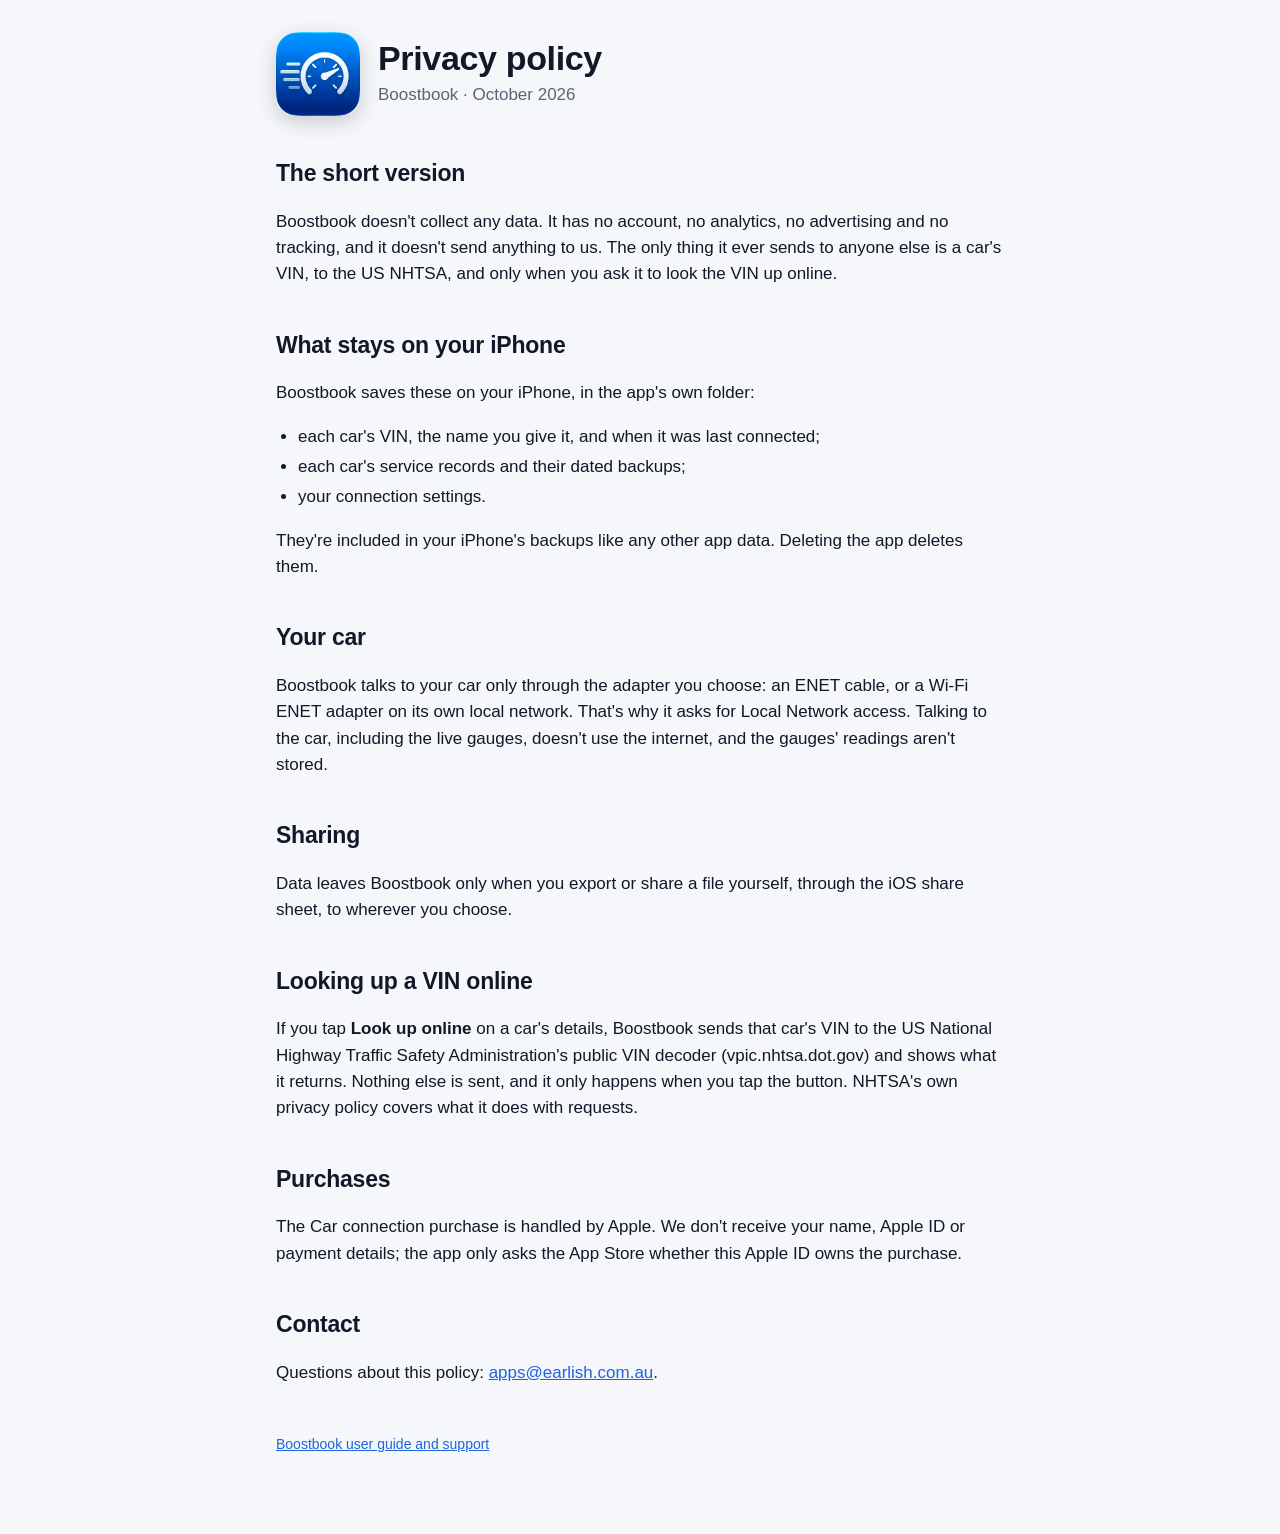
==== privacy.html @ 5993c027 "Boostbook support site and privacy policy" ====
<!doctype html>
<html lang="en">
<head>
<meta charset="utf-8">
<meta name="viewport" content="width=device-width, initial-scale=1">
<title>Boostbook privacy policy</title>
<link rel="icon" href="img/icon.png">
<link rel="stylesheet" href="style.css">
</head>
<body>
<main>
<header>
  <img src="img/icon.png" alt="">
  <div>
    <h1>Privacy policy</h1>
    <p class="tagline">Boostbook · October 2026</p>
  </div>
</header>

<h2>The short version</h2>
<p>Boostbook doesn't collect any data. It has no account, no analytics, no advertising and no tracking, and it doesn't send anything to us. The only thing it ever sends to anyone else is a car's VIN, to the US NHTSA, and only when you ask it to look the VIN up online.</p>

<h2>What stays on your iPhone</h2>
<p>Boostbook saves these on your iPhone, in the app's own folder:</p>
<ul>
  <li>each car's VIN, the name you give it, and when it was last connected;</li>
  <li>each car's service records and their dated backups;</li>
  <li>your connection settings.</li>
</ul>
<p>They're included in your iPhone's backups like any other app data. Deleting the app deletes them.</p>

<h2>Your car</h2>
<p>Boostbook talks to your car only through the adapter you choose: an ENET cable, or a Wi-Fi ENET adapter on its own local network. That's why it asks for Local Network access. Talking to the car, including the live gauges, doesn't use the internet, and the gauges' readings aren't stored.</p>

<h2>Sharing</h2>
<p>Data leaves Boostbook only when you export or share a file yourself, through the iOS share sheet, to wherever you choose.</p>

<h2>Looking up a VIN online</h2>
<p>If you tap <strong>Look up online</strong> on a car's details, Boostbook sends that car's VIN to the US National Highway Traffic Safety Administration's public VIN decoder (vpic.nhtsa.dot.gov) and shows what it returns. Nothing else is sent, and it only happens when you tap the button. NHTSA's own privacy policy covers what it does with requests.</p>

<h2>Purchases</h2>
<p>The Car connection purchase is handled by Apple. We don't receive your name, Apple ID or payment details; the app only asks the App Store whether this Apple ID owns the purchase.</p>

<h2>Contact</h2>
<p>Questions about this policy: <a href="mailto:apps@earlish.com.au">apps@earlish.com.au</a>.</p>

<footer><p><a href="index.html">Boostbook user guide and support</a></p></footer>
</main>
</body>
</html>
---- style.css ----
:root {
  --bg: #f5f7fb; --card: #ffffff; --text: #111827; --muted: #5b6475; --line: #e3e8f0;
  --tint: #1d63e0; --tint-soft: #e6eefc; --warn: #b45309;
  color-scheme: light dark;
}
@media (prefers-color-scheme: dark) {
  :root { --bg: #0b1120; --card: #141b2d; --text: #eef2f8; --muted: #9aa5b8; --line: #243049;
          --tint: #5b9bff; --tint-soft: #1a2a4a; --warn: #f59e0b; }
}
* { box-sizing: border-box; }
body { margin: 0; background: var(--bg); color: var(--text);
       font: 17px/1.55 -apple-system, BlinkMacSystemFont, "Segoe UI", Roboto, Helvetica, Arial, sans-serif; }
main { max-width: 760px; margin: 0 auto; padding: 32px 16px 64px; }
header { display: flex; gap: 18px; align-items: center; margin-bottom: 8px; }
header img { width: 84px; height: 84px; border-radius: 19px; box-shadow: 0 6px 20px rgb(0 0 0 / 0.18); }
h1 { font-size: 34px; line-height: 1.15; margin: 0; letter-spacing: -0.01em; }
.tagline { margin: 4px 0 0; color: var(--muted); }
h2 { font-size: 23px; margin: 40px 0 10px; letter-spacing: -0.01em; }
h3 { font-size: 18px; margin: 22px 0 4px; }
p, li { color: var(--text); }
.muted, small { color: var(--muted); }
a { color: var(--tint); }
nav { display: flex; flex-wrap: wrap; gap: 8px 16px; margin: 20px 0 8px; font-size: 15px; }
.shots { display: flex; gap: 12px; overflow-x: auto; padding: 8px 0 12px; scroll-snap-type: x mandatory; }
.shots img { width: 180px; flex: none; border-radius: 22px; border: 1px solid var(--line); scroll-snap-align: start; }
.card { background: var(--card); border: 1px solid var(--line); border-radius: 14px; padding: 4px 20px 14px; margin: 14px 0; }
.note { border-left: 4px solid var(--warn); background: var(--card); padding: 12px 16px; border-radius: 8px; }
ol, ul { padding-left: 22px; }
li { margin: 4px 0; }
kbd { font: 14px ui-monospace, SFMono-Regular, Menlo, monospace; background: var(--tint-soft); padding: 1px 6px; border-radius: 5px; }
footer { margin-top: 48px; font-size: 14px; color: var(--muted); }
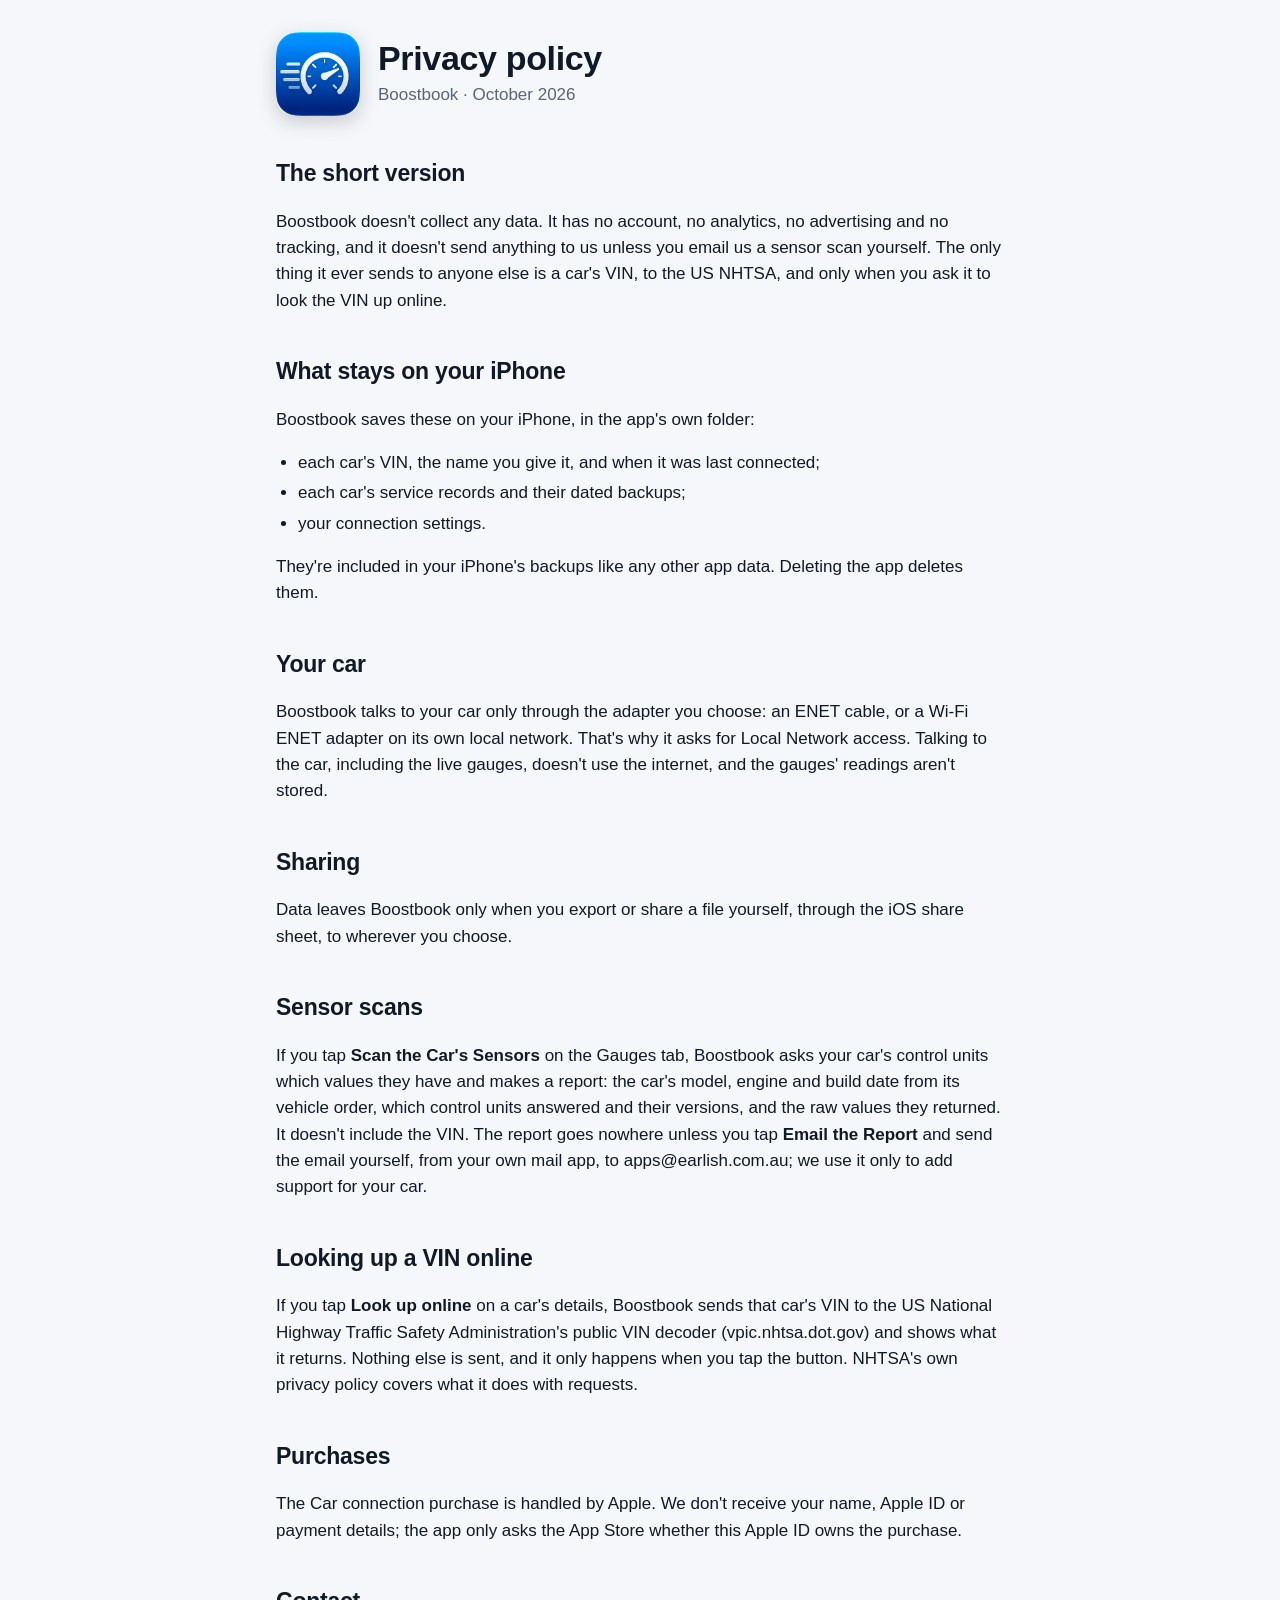
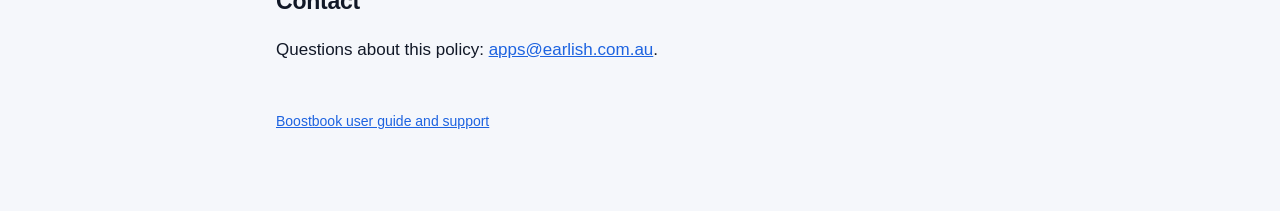
==== commit d5453e8d: "Petrol and hybrid gauges, the sensor scan" ====
--- a/privacy.html
+++ b/privacy.html
@@ -18,7 +18,7 @@
 </header>
 
 <h2>The short version</h2>
-<p>Boostbook doesn't collect any data. It has no account, no analytics, no advertising and no tracking, and it doesn't send anything to us. The only thing it ever sends to anyone else is a car's VIN, to the US NHTSA, and only when you ask it to look the VIN up online.</p>
+<p>Boostbook doesn't collect any data. It has no account, no analytics, no advertising and no tracking, and it doesn't send anything to us unless you email us a sensor scan yourself. The only thing it ever sends to anyone else is a car's VIN, to the US NHTSA, and only when you ask it to look the VIN up online.</p>
 
 <h2>What stays on your iPhone</h2>
 <p>Boostbook saves these on your iPhone, in the app's own folder:</p>
@@ -35,6 +35,9 @@
 <h2>Sharing</h2>
 <p>Data leaves Boostbook only when you export or share a file yourself, through the iOS share sheet, to wherever you choose.</p>
 
+<h2>Sensor scans</h2>
+<p>If you tap <strong>Scan the Car's Sensors</strong> on the Gauges tab, Boostbook asks your car's control units which values they have and makes a report: the car's model, engine and build date from its vehicle order, which control units answered and their versions, and the raw values they returned. It doesn't include the VIN. The report goes nowhere unless you tap <strong>Email the Report</strong> and send the email yourself, from your own mail app, to apps@earlish.com.au; we use it only to add support for your car.</p>
+
 <h2>Looking up a VIN online</h2>
 <p>If you tap <strong>Look up online</strong> on a car's details, Boostbook sends that car's VIN to the US National Highway Traffic Safety Administration's public VIN decoder (vpic.nhtsa.dot.gov) and shows what it returns. Nothing else is sent, and it only happens when you tap the button. NHTSA's own privacy policy covers what it does with requests.</p>
 
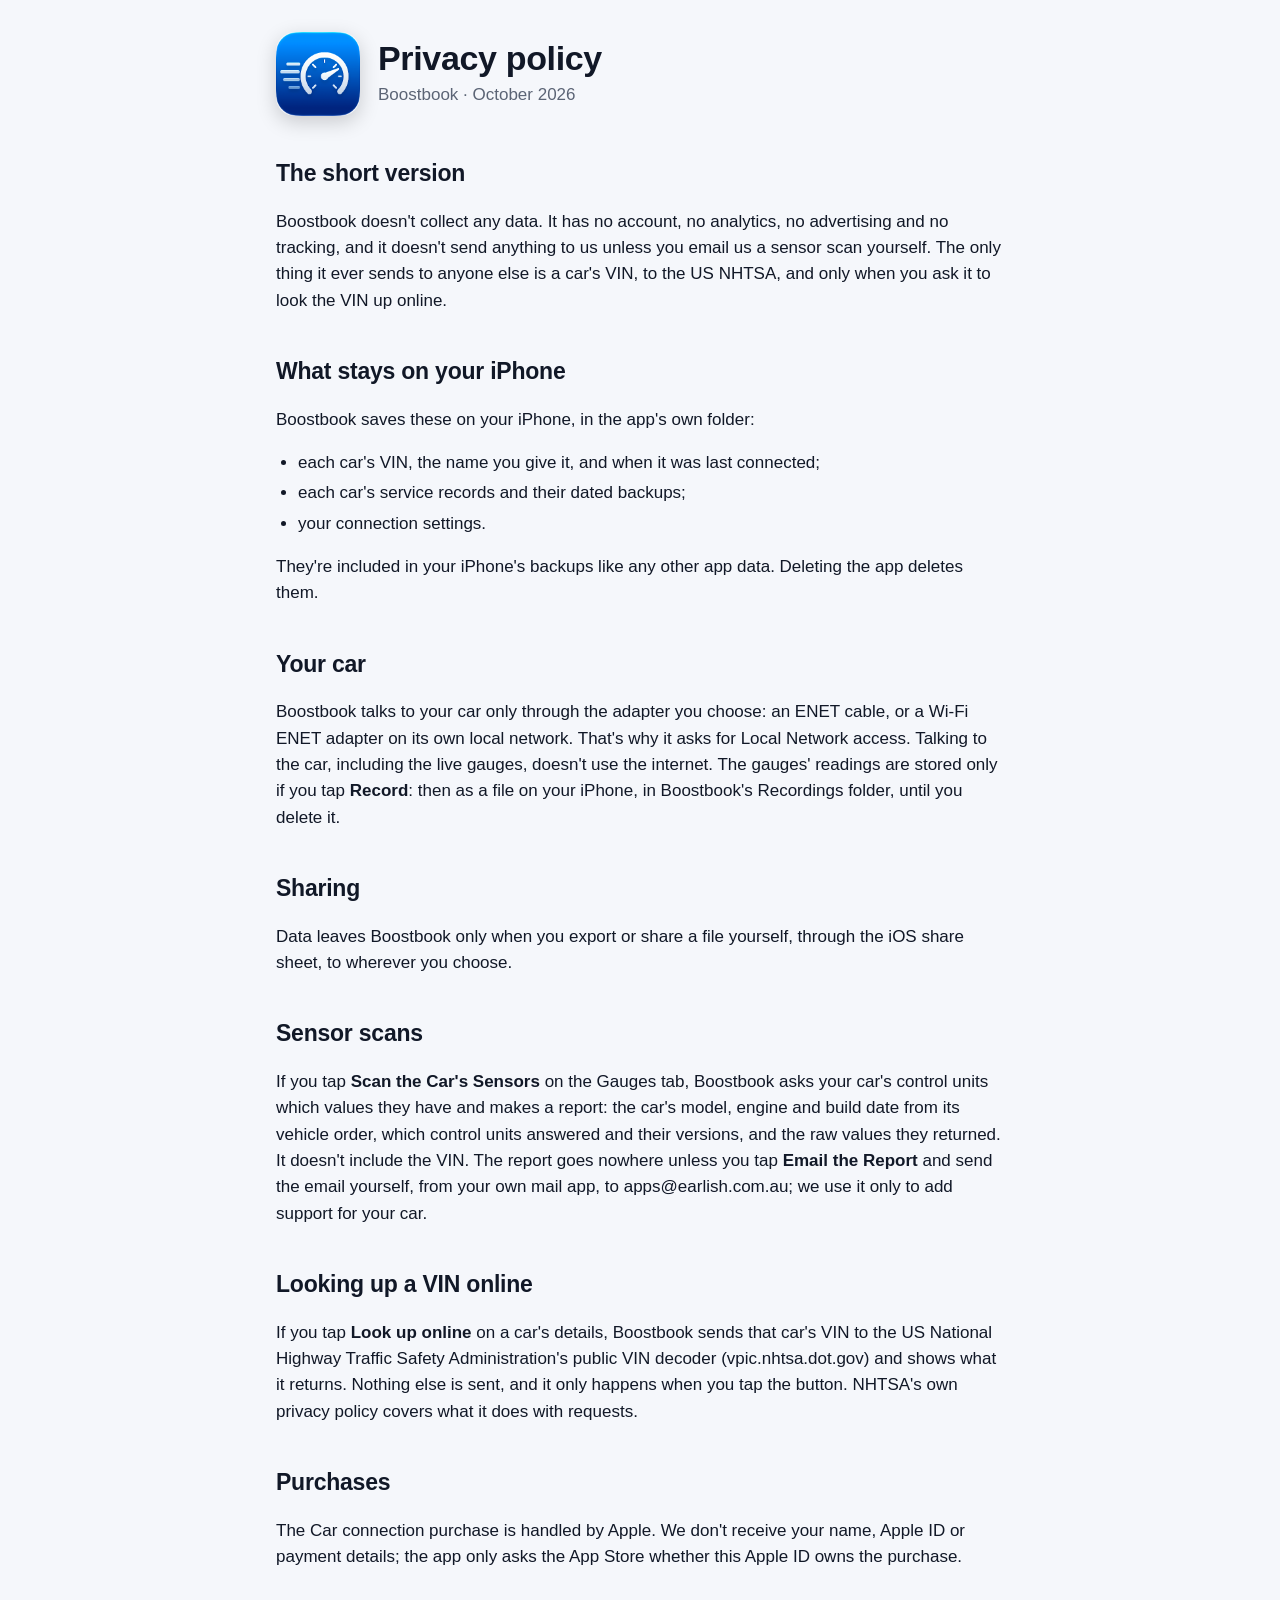
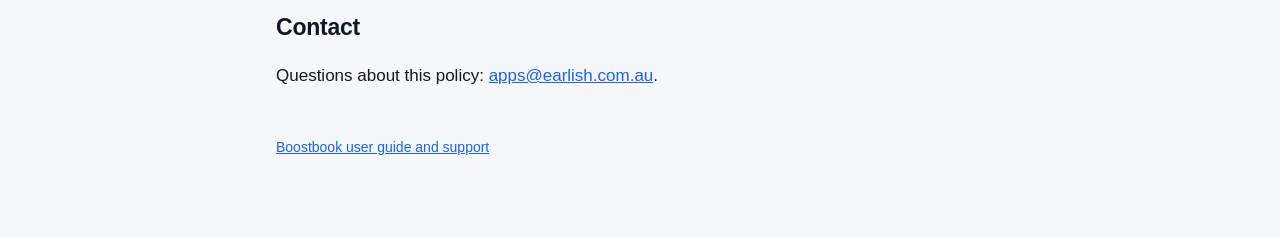
==== commit ea868b63: "Gauges: tooltips, sizes, landscape and recording; privacy: what Record stores" ====
--- a/privacy.html
+++ b/privacy.html
@@ -30,7 +30,7 @@
 <p>They're included in your iPhone's backups like any other app data. Deleting the app deletes them.</p>
 
 <h2>Your car</h2>
-<p>Boostbook talks to your car only through the adapter you choose: an ENET cable, or a Wi-Fi ENET adapter on its own local network. That's why it asks for Local Network access. Talking to the car, including the live gauges, doesn't use the internet, and the gauges' readings aren't stored.</p>
+<p>Boostbook talks to your car only through the adapter you choose: an ENET cable, or a Wi-Fi ENET adapter on its own local network. That's why it asks for Local Network access. Talking to the car, including the live gauges, doesn't use the internet. The gauges' readings are stored only if you tap <strong>Record</strong>: then as a file on your iPhone, in Boostbook's Recordings folder, until you delete it.</p>
 
 <h2>Sharing</h2>
 <p>Data leaves Boostbook only when you export or share a file yourself, through the iOS share sheet, to wherever you choose.</p>
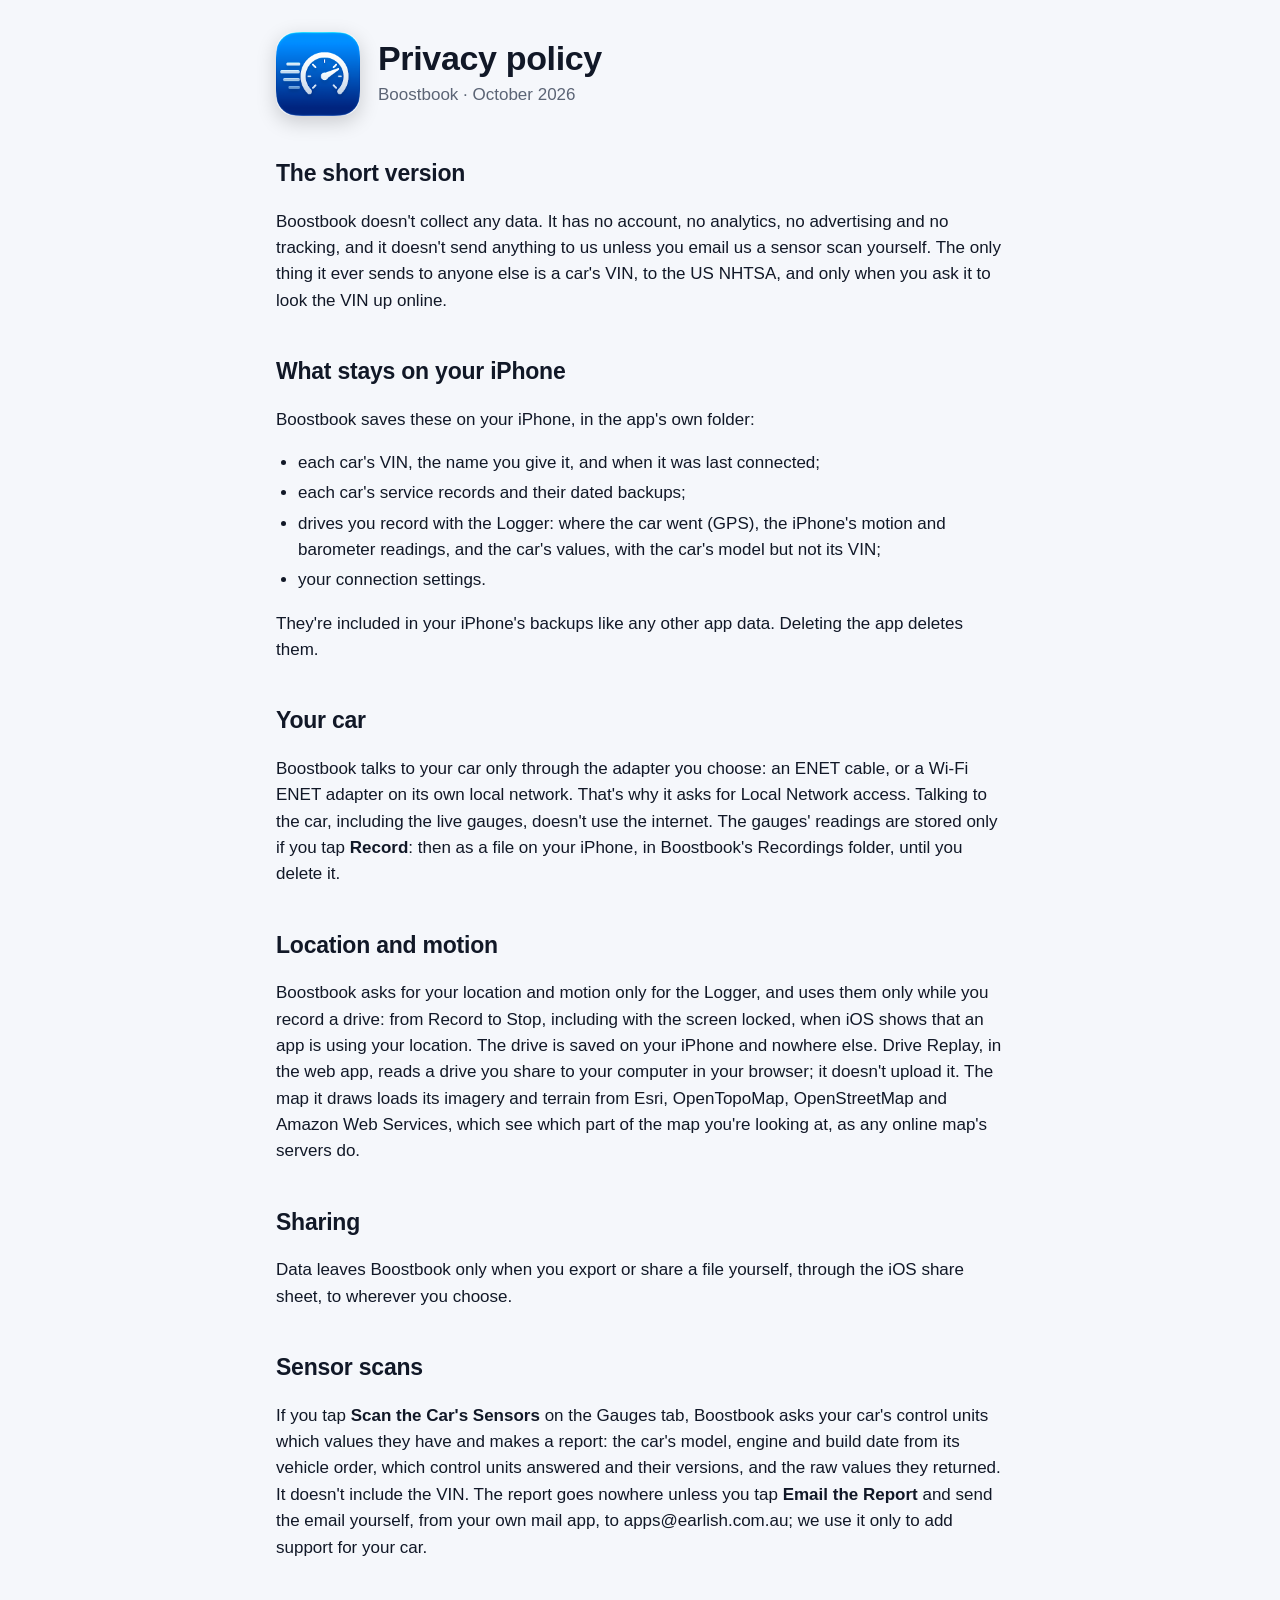
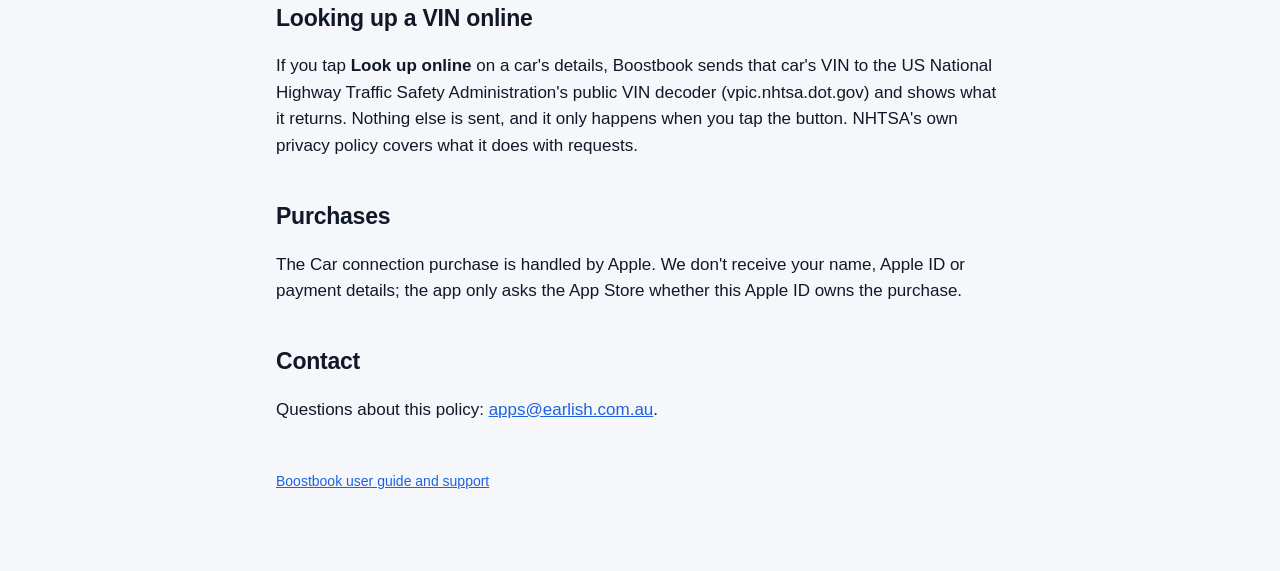
==== commit bcffb851: "The Logger and Drive replay; location and motion in the privacy policy; gauge recording, tooltips an" ====
--- a/privacy.html
+++ b/privacy.html
@@ -25,12 +25,16 @@
 <ul>
   <li>each car's VIN, the name you give it, and when it was last connected;</li>
   <li>each car's service records and their dated backups;</li>
+  <li>drives you record with the Logger: where the car went (GPS), the iPhone's motion and barometer readings, and the car's values, with the car's model but not its VIN;</li>
   <li>your connection settings.</li>
 </ul>
 <p>They're included in your iPhone's backups like any other app data. Deleting the app deletes them.</p>
 
 <h2>Your car</h2>
 <p>Boostbook talks to your car only through the adapter you choose: an ENET cable, or a Wi-Fi ENET adapter on its own local network. That's why it asks for Local Network access. Talking to the car, including the live gauges, doesn't use the internet. The gauges' readings are stored only if you tap <strong>Record</strong>: then as a file on your iPhone, in Boostbook's Recordings folder, until you delete it.</p>
+
+<h2>Location and motion</h2>
+<p>Boostbook asks for your location and motion only for the Logger, and uses them only while you record a drive: from Record to Stop, including with the screen locked, when iOS shows that an app is using your location. The drive is saved on your iPhone and nowhere else. Drive Replay, in the web app, reads a drive you share to your computer in your browser; it doesn't upload it. The map it draws loads its imagery and terrain from Esri, OpenTopoMap, OpenStreetMap and Amazon Web Services, which see which part of the map you're looking at, as any online map's servers do.</p>
 
 <h2>Sharing</h2>
 <p>Data leaves Boostbook only when you export or share a file yourself, through the iOS share sheet, to wherever you choose.</p>
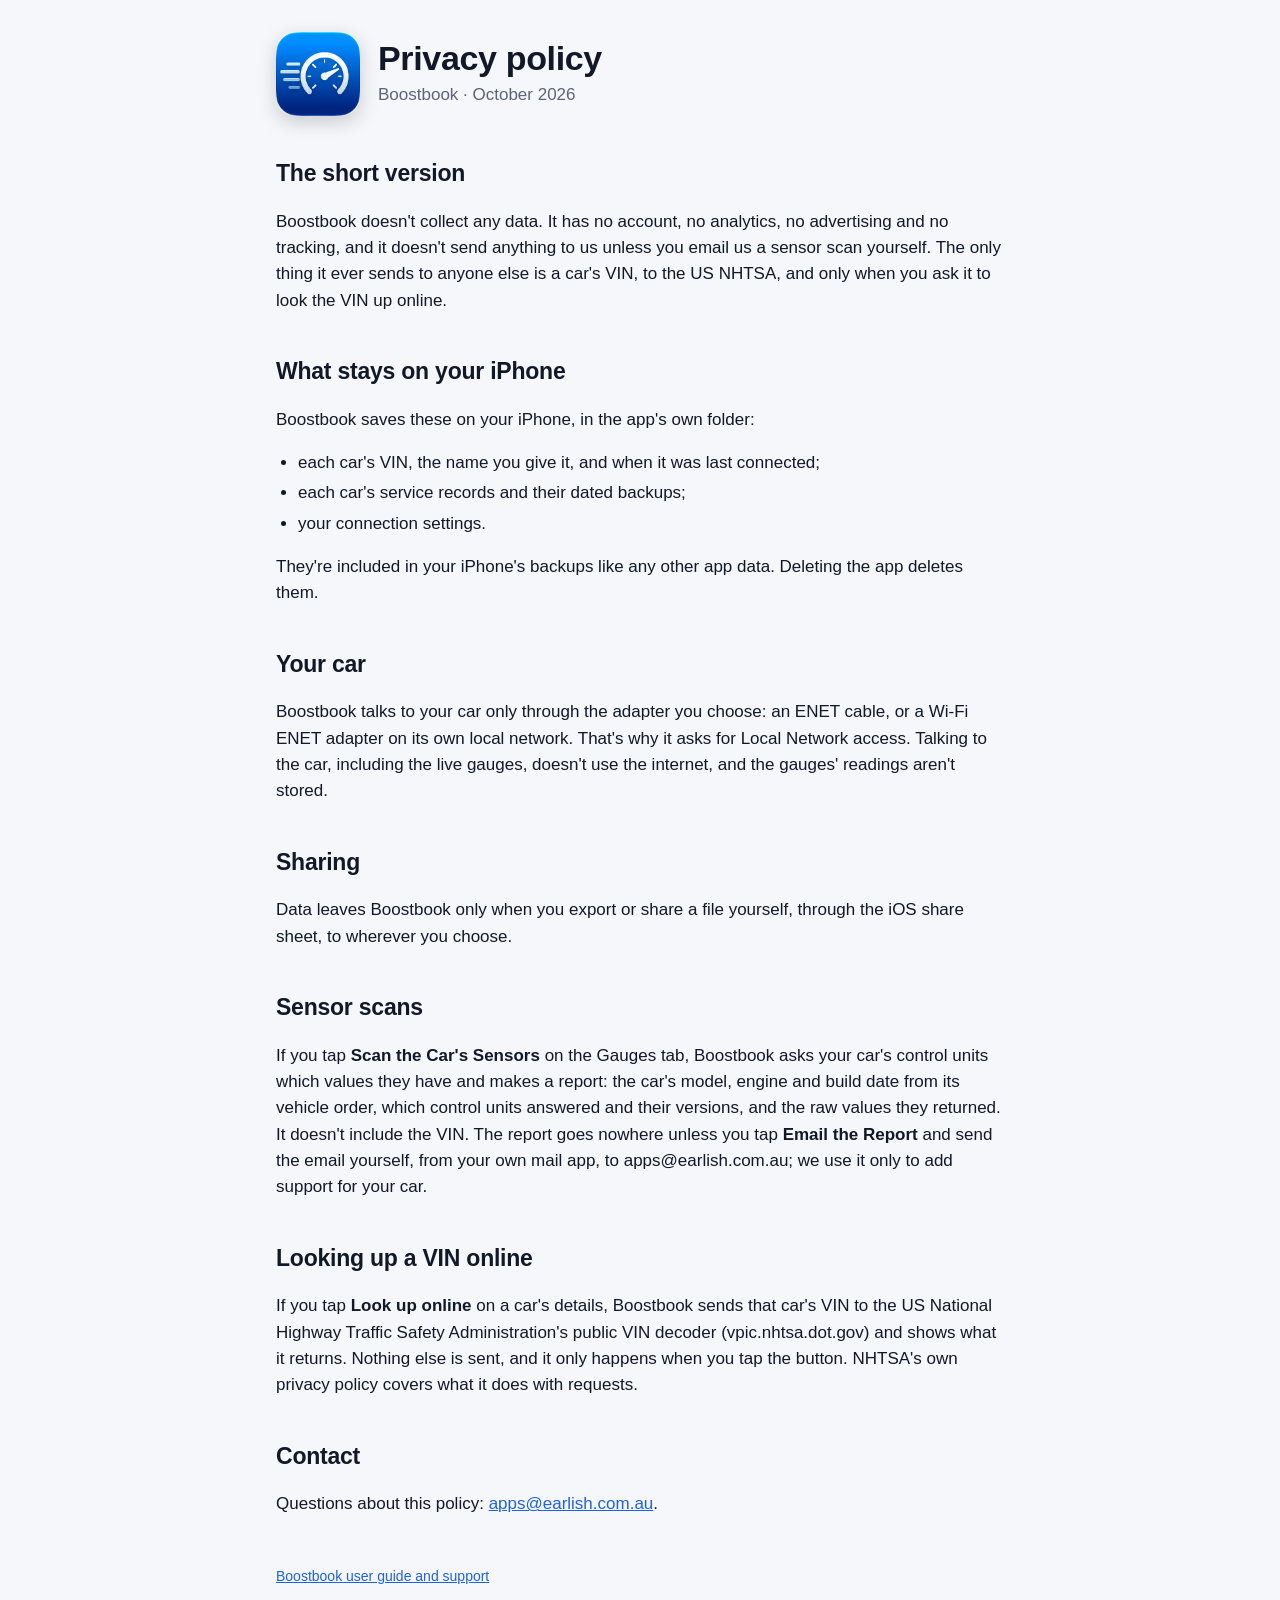
==== commit cc4a519a: "The app is free: no in-app purchase" ====
--- a/privacy.html
+++ b/privacy.html
@@ -25,16 +25,12 @@
 <ul>
   <li>each car's VIN, the name you give it, and when it was last connected;</li>
   <li>each car's service records and their dated backups;</li>
-  <li>drives you record with the Logger: where the car went (GPS), the iPhone's motion and barometer readings, and the car's values, with the car's model but not its VIN;</li>
   <li>your connection settings.</li>
 </ul>
 <p>They're included in your iPhone's backups like any other app data. Deleting the app deletes them.</p>
 
 <h2>Your car</h2>
-<p>Boostbook talks to your car only through the adapter you choose: an ENET cable, or a Wi-Fi ENET adapter on its own local network. That's why it asks for Local Network access. Talking to the car, including the live gauges, doesn't use the internet. The gauges' readings are stored only if you tap <strong>Record</strong>: then as a file on your iPhone, in Boostbook's Recordings folder, until you delete it.</p>
-
-<h2>Location and motion</h2>
-<p>Boostbook asks for your location and motion only for the Logger, and uses them only while you record a drive: from Record to Stop, including with the screen locked, when iOS shows that an app is using your location. The drive is saved on your iPhone and nowhere else. Drive Replay, in the web app, reads a drive you share to your computer in your browser; it doesn't upload it. The map it draws loads its imagery and terrain from Esri, OpenTopoMap, OpenStreetMap and Amazon Web Services, which see which part of the map you're looking at, as any online map's servers do.</p>
+<p>Boostbook talks to your car only through the adapter you choose: an ENET cable, or a Wi-Fi ENET adapter on its own local network. That's why it asks for Local Network access. Talking to the car, including the live gauges, doesn't use the internet, and the gauges' readings aren't stored.</p>
 
 <h2>Sharing</h2>
 <p>Data leaves Boostbook only when you export or share a file yourself, through the iOS share sheet, to wherever you choose.</p>
@@ -45,9 +41,6 @@
 <h2>Looking up a VIN online</h2>
 <p>If you tap <strong>Look up online</strong> on a car's details, Boostbook sends that car's VIN to the US National Highway Traffic Safety Administration's public VIN decoder (vpic.nhtsa.dot.gov) and shows what it returns. Nothing else is sent, and it only happens when you tap the button. NHTSA's own privacy policy covers what it does with requests.</p>
 
-<h2>Purchases</h2>
-<p>The Car connection purchase is handled by Apple. We don't receive your name, Apple ID or payment details; the app only asks the App Store whether this Apple ID owns the purchase.</p>
-
 <h2>Contact</h2>
 <p>Questions about this policy: <a href="mailto:apps@earlish.com.au">apps@earlish.com.au</a>.</p>
 
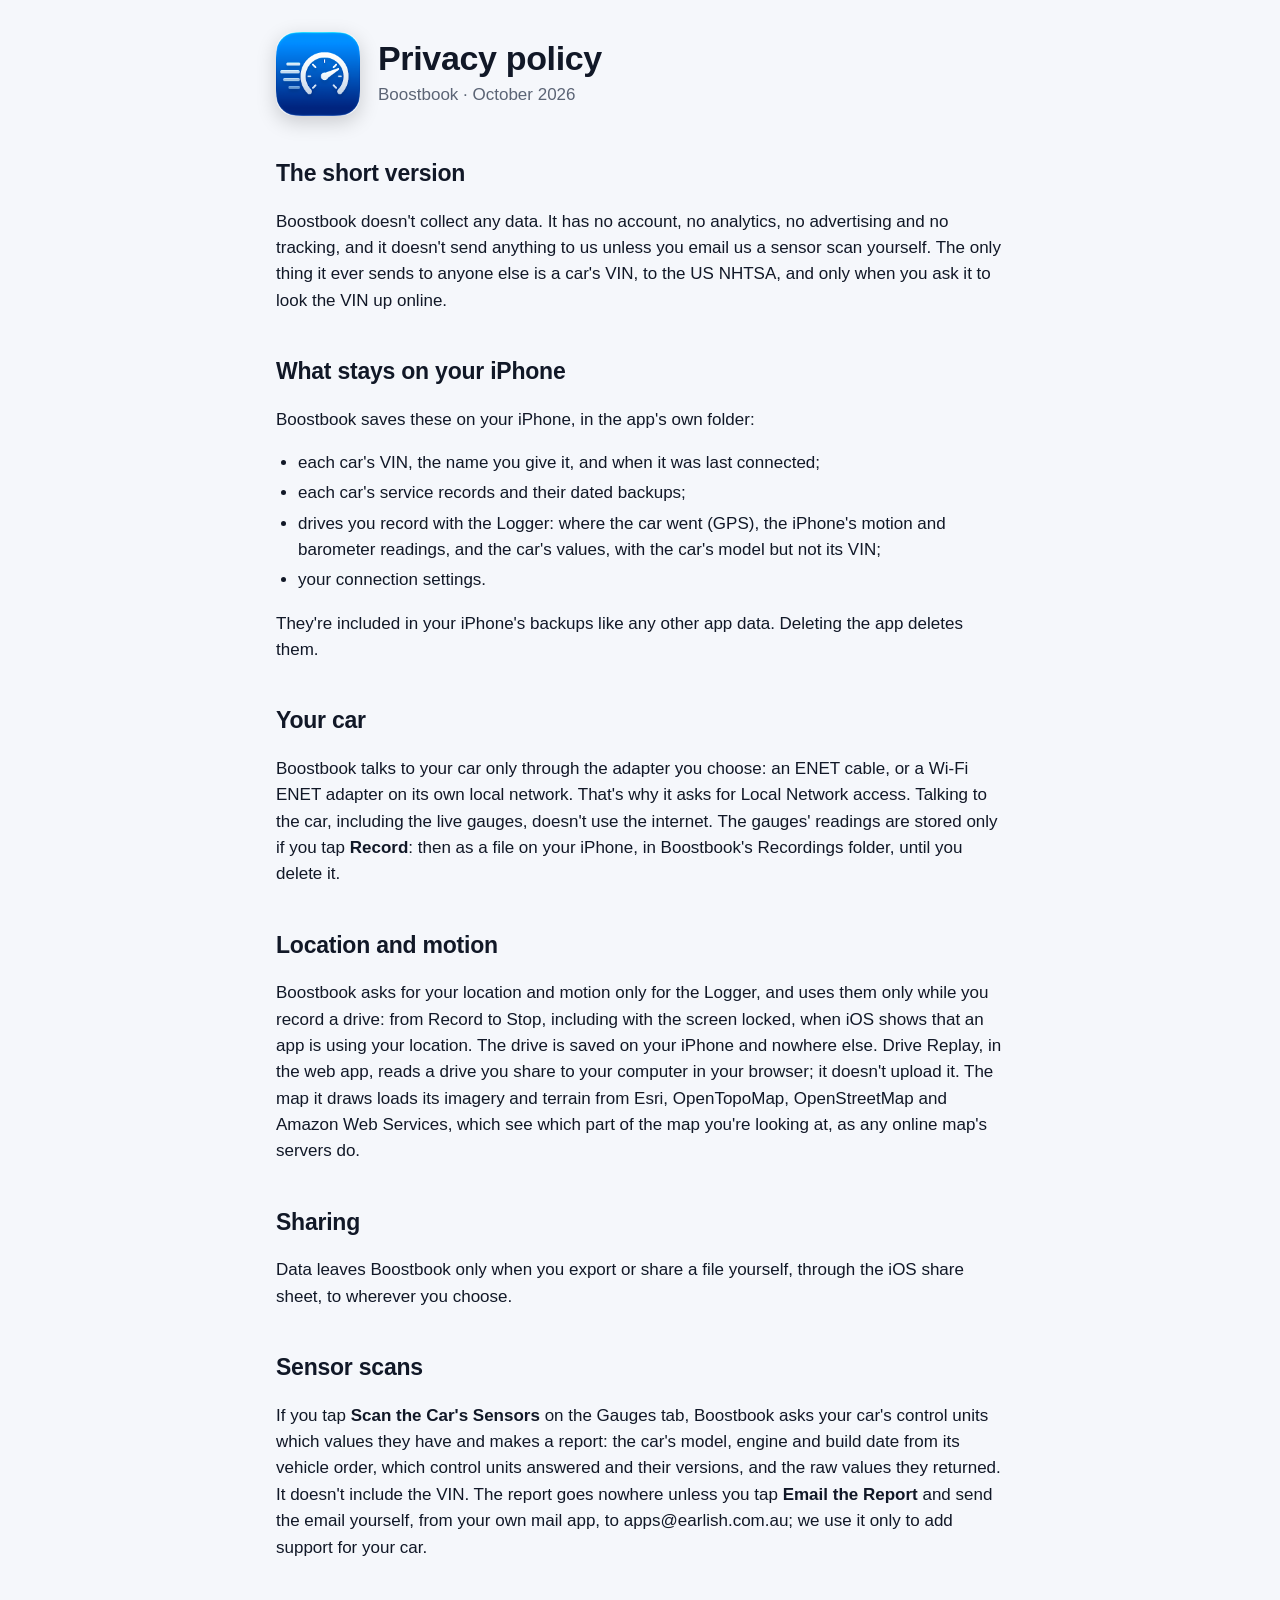
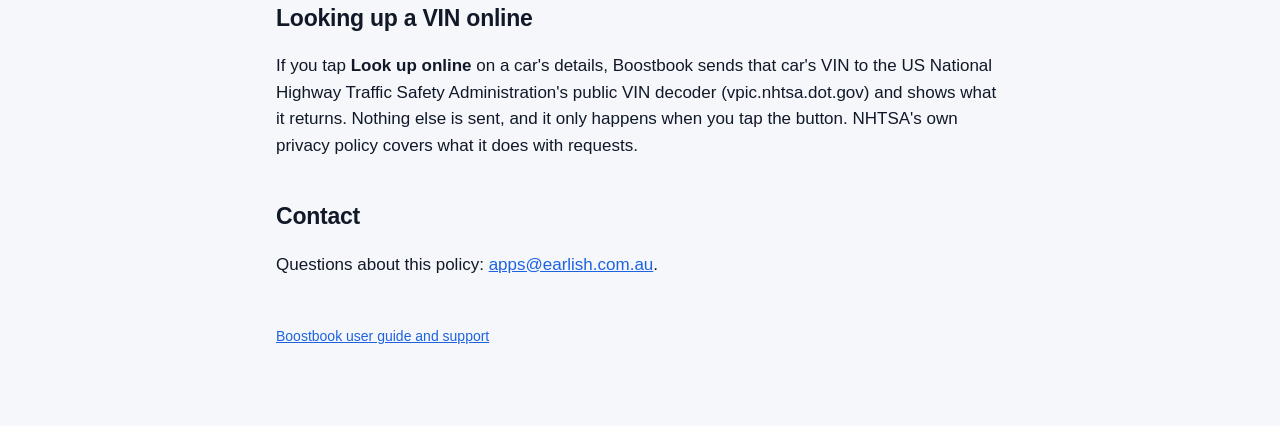
==== commit 10b2a991: "Logger and recording back; the app is free" ====
--- a/privacy.html
+++ b/privacy.html
@@ -25,12 +25,16 @@
 <ul>
   <li>each car's VIN, the name you give it, and when it was last connected;</li>
   <li>each car's service records and their dated backups;</li>
+  <li>drives you record with the Logger: where the car went (GPS), the iPhone's motion and barometer readings, and the car's values, with the car's model but not its VIN;</li>
   <li>your connection settings.</li>
 </ul>
 <p>They're included in your iPhone's backups like any other app data. Deleting the app deletes them.</p>
 
 <h2>Your car</h2>
-<p>Boostbook talks to your car only through the adapter you choose: an ENET cable, or a Wi-Fi ENET adapter on its own local network. That's why it asks for Local Network access. Talking to the car, including the live gauges, doesn't use the internet, and the gauges' readings aren't stored.</p>
+<p>Boostbook talks to your car only through the adapter you choose: an ENET cable, or a Wi-Fi ENET adapter on its own local network. That's why it asks for Local Network access. Talking to the car, including the live gauges, doesn't use the internet. The gauges' readings are stored only if you tap <strong>Record</strong>: then as a file on your iPhone, in Boostbook's Recordings folder, until you delete it.</p>
+
+<h2>Location and motion</h2>
+<p>Boostbook asks for your location and motion only for the Logger, and uses them only while you record a drive: from Record to Stop, including with the screen locked, when iOS shows that an app is using your location. The drive is saved on your iPhone and nowhere else. Drive Replay, in the web app, reads a drive you share to your computer in your browser; it doesn't upload it. The map it draws loads its imagery and terrain from Esri, OpenTopoMap, OpenStreetMap and Amazon Web Services, which see which part of the map you're looking at, as any online map's servers do.</p>
 
 <h2>Sharing</h2>
 <p>Data leaves Boostbook only when you export or share a file yourself, through the iOS share sheet, to wherever you choose.</p>
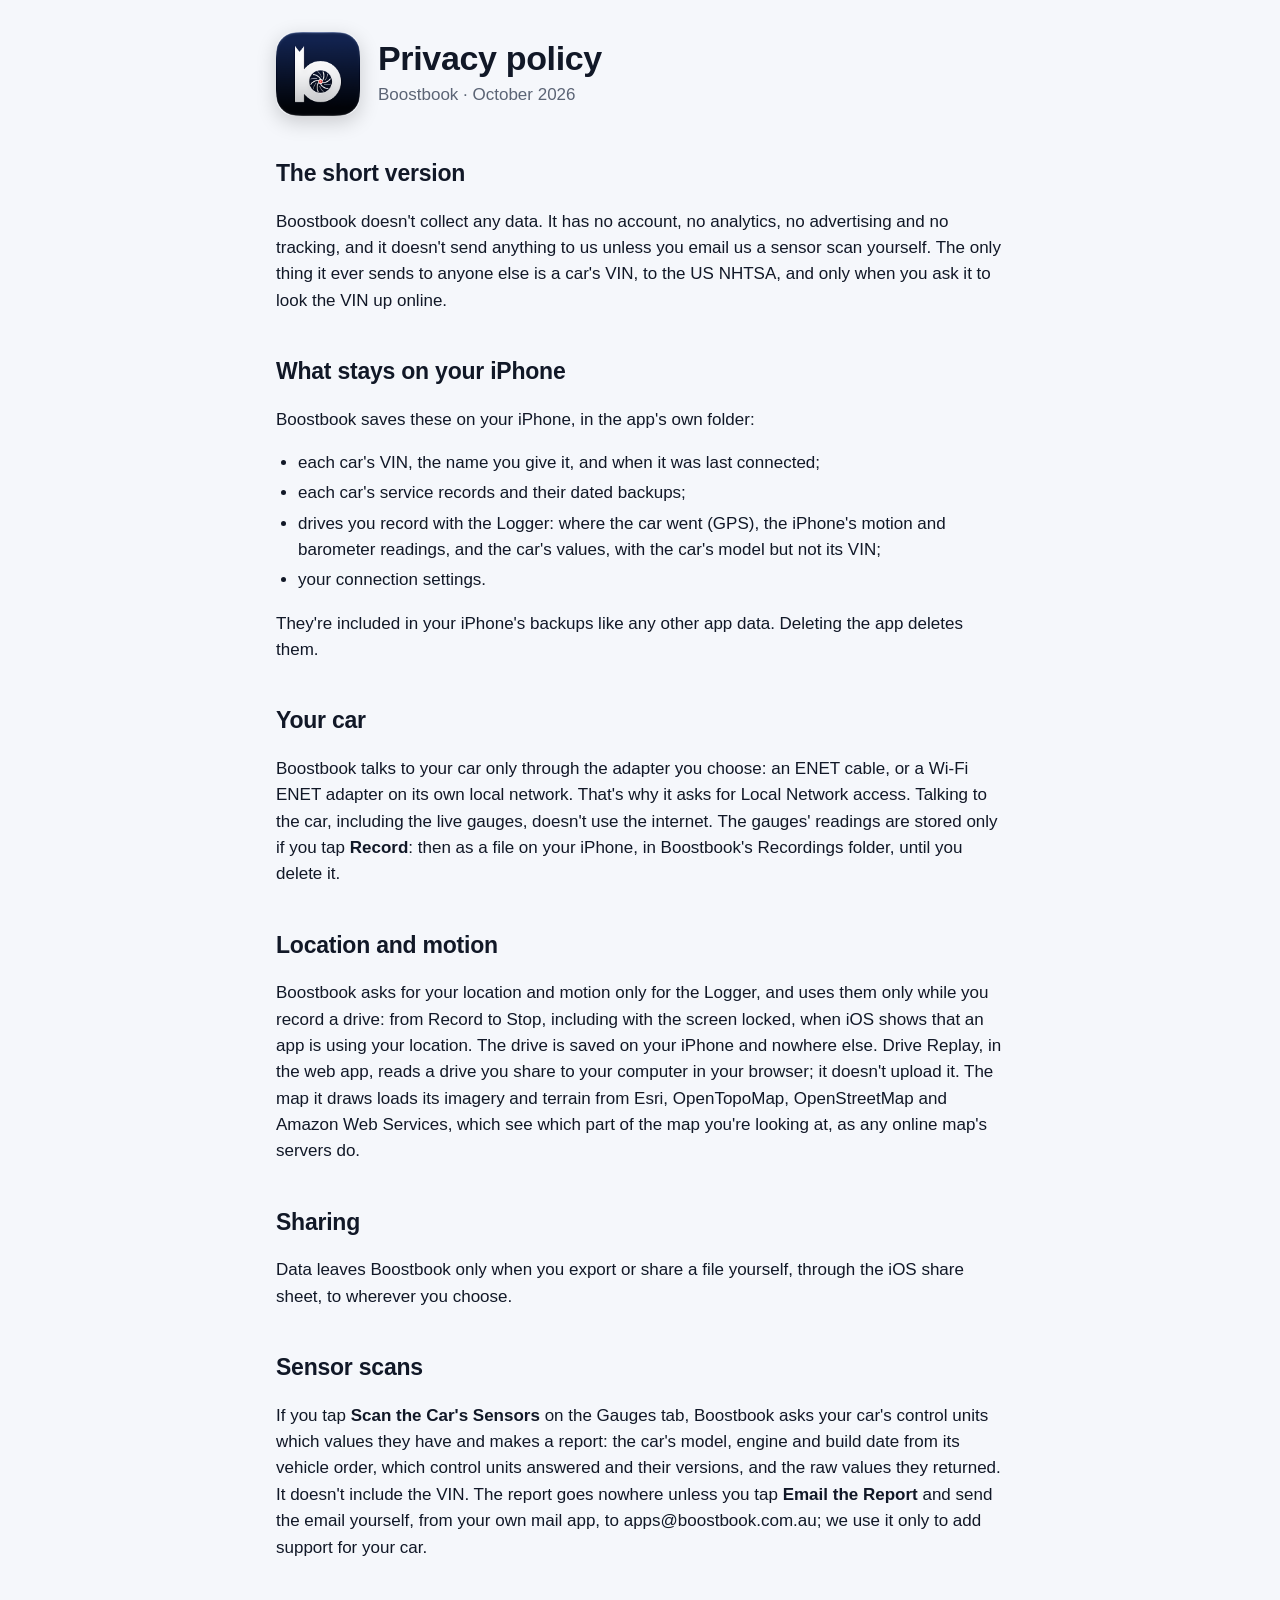
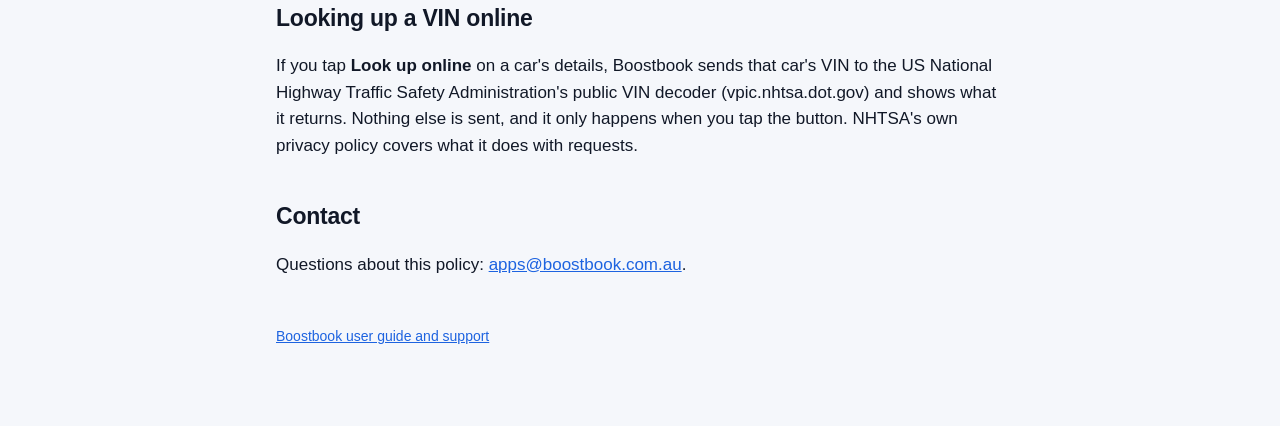
==== commit 326a2fbf: "Contact address is now apps@boostbook.com.au" ====
--- a/privacy.html
+++ b/privacy.html
@@ -40,13 +40,13 @@
 <p>Data leaves Boostbook only when you export or share a file yourself, through the iOS share sheet, to wherever you choose.</p>
 
 <h2>Sensor scans</h2>
-<p>If you tap <strong>Scan the Car's Sensors</strong> on the Gauges tab, Boostbook asks your car's control units which values they have and makes a report: the car's model, engine and build date from its vehicle order, which control units answered and their versions, and the raw values they returned. It doesn't include the VIN. The report goes nowhere unless you tap <strong>Email the Report</strong> and send the email yourself, from your own mail app, to apps@earlish.com.au; we use it only to add support for your car.</p>
+<p>If you tap <strong>Scan the Car's Sensors</strong> on the Gauges tab, Boostbook asks your car's control units which values they have and makes a report: the car's model, engine and build date from its vehicle order, which control units answered and their versions, and the raw values they returned. It doesn't include the VIN. The report goes nowhere unless you tap <strong>Email the Report</strong> and send the email yourself, from your own mail app, to apps@boostbook.com.au; we use it only to add support for your car.</p>
 
 <h2>Looking up a VIN online</h2>
 <p>If you tap <strong>Look up online</strong> on a car's details, Boostbook sends that car's VIN to the US National Highway Traffic Safety Administration's public VIN decoder (vpic.nhtsa.dot.gov) and shows what it returns. Nothing else is sent, and it only happens when you tap the button. NHTSA's own privacy policy covers what it does with requests.</p>
 
 <h2>Contact</h2>
-<p>Questions about this policy: <a href="mailto:apps@earlish.com.au">apps@earlish.com.au</a>.</p>
+<p>Questions about this policy: <a href="mailto:apps@boostbook.com.au">apps@boostbook.com.au</a>.</p>
 
 <footer><p><a href="index.html">Boostbook user guide and support</a></p></footer>
 </main>
